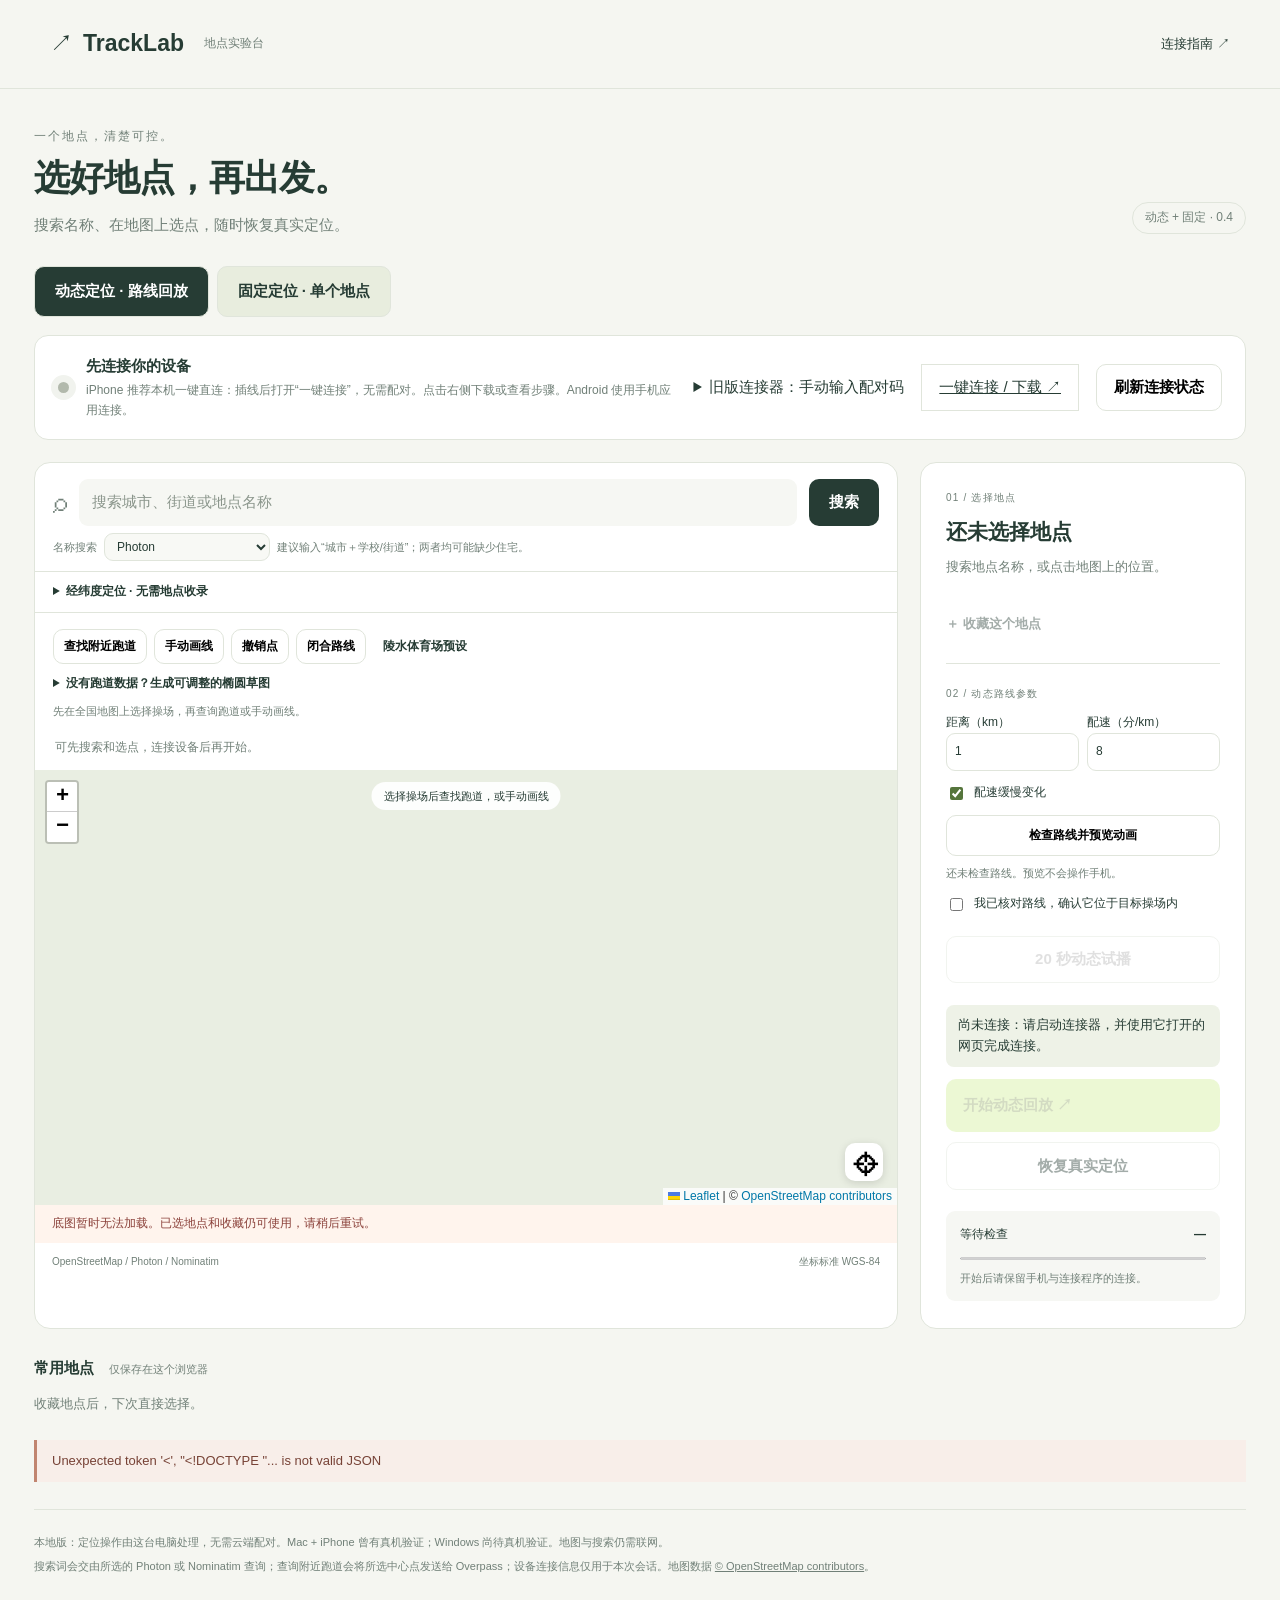
==== portal/index.html @ eb3a694f "Release standalone local TrackLab workbench and source package" ====
<!doctype html>
<html lang="zh-CN">
<head><meta charset="utf-8"><meta name="viewport" content="width=device-width,initial-scale=1"><meta name="color-scheme" content="light"><title>TrackLab · 动态与固定定位</title><link rel="stylesheet" href="/portal/vendor/leaflet.css"><link rel="stylesheet" href="/portal/style.css"></head>
<body>
<header class="top"><a class="brand" href="/">↗ <strong>TrackLab</strong><span>地点实验台</span></a><a href="/connect" class="help">连接指南 ↗</a></header>
<main>
<div class="heading"><div><p class="eyebrow">一个地点，清楚可控。</p><h1>选好地点，再出发。</h1><p class="intro">搜索名称、在地图上选点，随时恢复真实定位。</p></div><span id="version" class="version">动态 + 固定 · 0.4</span></div>
<nav class="mode-switch" aria-label="定位模式"><button id="mode-route" type="button" aria-pressed="true">动态定位 · 路线回放</button><button id="mode-fixed" type="button" aria-pressed="false">固定定位 · 单个地点</button></nav><section class="connection" aria-labelledby="connection-title"><span id="signal" class="signal"></span><div class="connection-copy"><h2 id="connection-title">先连接你的设备</h2><p id="connection-detail">iPhone 推荐本机一键直连：插线后打开“一键连接”，无需配对。点击右侧下载或查看步骤。Android 使用手机应用连接。</p></div><details id="legacy-pair"><summary>旧版连接器：手动输入配对码</summary><form id="pair-form"><label class="sr-only" for="pair-code">8 位配对码</label><input id="pair-code" inputmode="numeric" pattern="[0-9]{8}" maxlength="8" placeholder="8 位配对码" autocomplete="off" required><button class="dark" id="pair-button">配对</button></form></details><a id="connect-help" class="outline" href="/connect">一键连接 / 下载 ↗</a><button id="refresh-connection" class="outline" type="button">刷新连接状态</button><button id="scan" class="outline" hidden>检查设备</button><button id="unpair" class="link-button" hidden>解除配对</button></section>
<div class="workspace">
<section class="map-panel" aria-label="搜索和选择地点">
<form id="search-form" class="search-box"><span aria-hidden="true">⌕</span><label class="sr-only" for="query">搜索城市、街道或地点名称</label><input id="query" minlength="2" maxlength="120" placeholder="搜索城市、街道或地点名称" required autocomplete="off"><button id="search-button" class="dark">搜索</button></form>
<div class="search-options"><label for="search-provider">名称搜索</label><select id="search-provider"><option value="photon">Photon</option><option value="nominatim">Nominatim · 换一种搜索</option></select><span>建议输入“城市＋学校/街道”；两者均可能缺少住宅。</span></div>
<details class="coordinate-box"><summary>经纬度定位 · 无需地点收录</summary><p>使用 WGS-84 坐标。高德/腾讯的 GCJ-02、百度的 BD-09 坐标不能直接混用。搜索栏也可输入“经度,纬度”。</p><form id="coordinate-form"><label>经度<input id="longitude" type="number" step="any" min="-180" max="180" placeholder="例如 116.305" required></label><label>纬度<input id="latitude" type="number" step="any" min="-85" max="85" placeholder="例如 39.99" required></label><button class="outline">定位到坐标</button></form></details>
<div id="route-tools" class="route-tools"><div class="tool-row"><button id="find-tracks" class="outline">查找附近跑道</button><button id="draw-route" class="outline">手动画线</button><button id="undo-point" class="outline">撤销点</button><button id="finish-route" class="outline">闭合路线</button><button id="preset-route" class="link-button">陵水体育场预设</button></div><details><summary>没有跑道数据？生成可调整的椭圆草图</summary><div class="ellipse-grid"><label>长轴（米）<input id="oval-length" type="number" value="170" min="20" max="500"></label><label>短轴（米）<input id="oval-width" type="number" value="80" min="20" max="500"></label><label>旋转角度<input id="oval-angle" type="number" value="0" min="-360" max="360"></label></div><button id="make-oval" class="outline">以所选位置生成草图</button><p>草图不是实际跑道，必须对照地图调整。角度 0° 表示长轴沿南北方向。</p></details><p id="route-info" role="status">先在全国地图上选择操场，再查询跑道或手动画线。</p><div id="track-results" class="results" hidden></div></div>
<div id="search-info" role="status" class="search-info">可先搜索和选点，连接设备后再开始。</div><div id="results" class="results" aria-label="搜索结果" hidden></div>
<div class="map-stage"><div id="map" aria-label="可缩放地图，点击选择地点"></div><div class="map-hint" id="map-hint">点击地图选点 · 拖动标记微调</div><button id="recenter" class="map-recenter" title="返回所选地点" aria-label="返回所选地点">⌖</button></div><p id="map-error" class="map-error" hidden>底图暂时无法加载。已选地点和收藏仍可使用，请稍后重试。</p>
<div class="map-footer"><span>OpenStreetMap / Photon / Nominatim</span><span>坐标标准 WGS-84</span></div>
</section>
<aside class="control-panel">
<div class="step-label">01 / 选择地点</div><h2 id="place-name">还未选择地点</h2><p id="place-address" class="muted">搜索地点名称，或点击地图上的位置。</p><p id="selected-coordinate" class="muted"></p><button id="save-place" class="link-button" disabled>＋ 收藏这个地点</button>
<form id="favorite-form" class="favorite-form" hidden><label for="favorite-name">给地点起个好记的名字</label><div class="inline"><input id="favorite-name" maxlength="40" placeholder="例如：家、公司" required><button class="outline">保存</button></div></form>
<div class="divider"></div><div id="route-settings"><div class="step-label">02 / 动态路线参数</div><div class="route-fields"><label>距离（km）<input id="distance-km" type="number" min="1" max="5" step="0.1" value="1"></label><label>配速（分/km）<input id="route-pace" type="number" min="3" max="12" step="0.1" value="8"></label></div><label class="check"><input id="route-variation" type="checkbox" checked>配速缓慢变化</label><button id="preview-route" class="outline">检查路线并预览动画</button><p id="route-summary" class="muted">还未检查路线。预览不会操作手机。</p><label class="check"><input id="confirm-route" type="checkbox">我已核对路线，确认它位于目标操场内</label><p id="route-support" class="muted"></p></div><div id="fixed-settings" hidden><div class="step-label">02 / 设置持续时间</div><label for="duration" class="field-label">到时自动发送恢复指令</label><select id="duration"><option value="20">20 秒 · 快速测试</option><option value="60">1 分钟</option><option value="300" selected>5 分钟</option><option value="600">10 分钟</option><option value="1800">30 分钟</option></select></div>
<button id="route-demo" class="outline" disabled>20 秒动态试播</button><p id="start-reason" class="start-reason" role="status"></p><button id="start" aria-describedby="start-reason" class="start-button" disabled>开始固定定位 <span>↗</span></button><button id="pause-route" class="restore-button" hidden>暂停路线</button><button id="clear" class="restore-button" disabled>恢复真实定位</button>
<div class="session-box" aria-live="polite"><div><span id="state-label">尚未开始</span><b id="remaining">—</b></div><progress id="progress" max="1" value="0" aria-label="本次定位进度"></progress><p id="state-detail">开始后请保留手机与连接程序的连接。</p></div>
</aside></div>
<section class="favorites"><div class="section-heading"><h2>常用地点</h2><span>仅保存在这个浏览器</span></div><div id="favorites-list" class="favorites-list"><p class="muted">收藏地点后，下次直接选择。</p></div></section>
<div id="notice" class="notice" role="status">修改定位是否生效，请以手机地图的实际显示为准。</div>
<footer><p>本地版：定位操作由这台电脑处理，无需云端配对。Mac + iPhone 曾有真机验证；Windows 尚待真机验证。地图与搜索仍需联网。</p><p>搜索词会交由所选的 Photon 或 Nominatim 查询；查询附近跑道会将所选中心点发送给 Overpass；设备连接信息仅用于本次会话。地图数据 <a href="https://www.openstreetmap.org/copyright" target="_blank" rel="noopener">© OpenStreetMap contributors</a>。</p><a id="legacy-link" href="/" hidden>返回本机路线页面 ↗</a></footer>
</main><script src="/portal/vendor/leaflet.js"></script><script src="/portal/geometry.js"></script><script src="/portal/connection-state.js"></script><script src="/portal/app.js"></script></body></html>
---- portal/vendor/leaflet.css ----
/* required styles */

.leaflet-pane,
.leaflet-tile,
.leaflet-marker-icon,
.leaflet-marker-shadow,
.leaflet-tile-container,
.leaflet-pane > svg,
.leaflet-pane > canvas,
.leaflet-zoom-box,
.leaflet-image-layer,
.leaflet-layer {
	position: absolute;
	left: 0;
	top: 0;
	}
.leaflet-container {
	overflow: hidden;
	}
.leaflet-tile,
.leaflet-marker-icon,
.leaflet-marker-shadow {
	-webkit-user-select: none;
	   -moz-user-select: none;
	        user-select: none;
	  -webkit-user-drag: none;
	}
/* Prevents IE11 from highlighting tiles in blue */
.leaflet-tile::selection {
	background: transparent;
}
/* Safari renders non-retina tile on retina better with this, but Chrome is worse */
.leaflet-safari .leaflet-tile {
	image-rendering: -webkit-optimize-contrast;
	}
/* hack that prevents hw layers "stretching" when loading new tiles */
.leaflet-safari .leaflet-tile-container {
	width: 1600px;
	height: 1600px;
	-webkit-transform-origin: 0 0;
	}
.leaflet-marker-icon,
.leaflet-marker-shadow {
	display: block;
	}
/* .leaflet-container svg: reset svg max-width decleration shipped in Joomla! (joomla.org) 3.x */
/* .leaflet-container img: map is broken in FF if you have max-width: 100% on tiles */
.leaflet-container .leaflet-overlay-pane svg {
	max-width: none !important;
	max-height: none !important;
	}
.leaflet-container .leaflet-marker-pane img,
.leaflet-container .leaflet-shadow-pane img,
.leaflet-container .leaflet-tile-pane img,
.leaflet-container img.leaflet-image-layer,
.leaflet-container .leaflet-tile {
	max-width: none !important;
	max-height: none !important;
	width: auto;
	padding: 0;
	}

.leaflet-container img.leaflet-tile {
	/* See: https://bugs.chromium.org/p/chromium/issues/detail?id=600120 */
	mix-blend-mode: plus-lighter;
}

.leaflet-container.leaflet-touch-zoom {
	-ms-touch-action: pan-x pan-y;
	touch-action: pan-x pan-y;
	}
.leaflet-container.leaflet-touch-drag {
	-ms-touch-action: pinch-zoom;
	/* Fallback for FF which doesn't support pinch-zoom */
	touch-action: none;
	touch-action: pinch-zoom;
}
.leaflet-container.leaflet-touch-drag.leaflet-touch-zoom {
	-ms-touch-action: none;
	touch-action: none;
}
.leaflet-container {
	-webkit-tap-highlight-color: transparent;
}
.leaflet-container a {
	-webkit-tap-highlight-color: rgba(51, 181, 229, 0.4);
}
.leaflet-tile {
	filter: inherit;
	visibility: hidden;
	}
.leaflet-tile-loaded {
	visibility: inherit;
	}
.leaflet-zoom-box {
	width: 0;
	height: 0;
	-moz-box-sizing: border-box;
	     box-sizing: border-box;
	z-index: 800;
	}
/* workaround for https://bugzilla.mozilla.org/show_bug.cgi?id=888319 */
.leaflet-overlay-pane svg {
	-moz-user-select: none;
	}

.leaflet-pane         { z-index: 400; }

.leaflet-tile-pane    { z-index: 200; }
.leaflet-overlay-pane { z-index: 400; }
.leaflet-shadow-pane  { z-index: 500; }
.leaflet-marker-pane  { z-index: 600; }
.leaflet-tooltip-pane   { z-index: 650; }
.leaflet-popup-pane   { z-index: 700; }

.leaflet-map-pane canvas { z-index: 100; }
.leaflet-map-pane svg    { z-index: 200; }

.leaflet-vml-shape {
	width: 1px;
	height: 1px;
	}
.lvml {
	behavior: url(#default#VML);
	display: inline-block;
	position: absolute;
	}


/* control positioning */

.leaflet-control {
	position: relative;
	z-index: 800;
	pointer-events: visiblePainted; /* IE 9-10 doesn't have auto */
	pointer-events: auto;
	}
.leaflet-top,
.leaflet-bottom {
	position: absolute;
	z-index: 1000;
	pointer-events: none;
	}
.leaflet-top {
	top: 0;
	}
.leaflet-right {
	right: 0;
	}
.leaflet-bottom {
	bottom: 0;
	}
.leaflet-left {
	left: 0;
	}
.leaflet-control {
	float: left;
	clear: both;
	}
.leaflet-right .leaflet-control {
	float: right;
	}
.leaflet-top .leaflet-control {
	margin-top: 10px;
	}
.leaflet-bottom .leaflet-control {
	margin-bottom: 10px;
	}
.leaflet-left .leaflet-control {
	margin-left: 10px;
	}
.leaflet-right .leaflet-control {
	margin-right: 10px;
	}


/* zoom and fade animations */

.leaflet-fade-anim .leaflet-popup {
	opacity: 0;
	-webkit-transition: opacity 0.2s linear;
	   -moz-transition: opacity 0.2s linear;
	        transition: opacity 0.2s linear;
	}
.leaflet-fade-anim .leaflet-map-pane .leaflet-popup {
	opacity: 1;
	}
.leaflet-zoom-animated {
	-webkit-transform-origin: 0 0;
	    -ms-transform-origin: 0 0;
	        transform-origin: 0 0;
	}
svg.leaflet-zoom-animated {
	will-change: transform;
}

.leaflet-zoom-anim .leaflet-zoom-animated {
	-webkit-transition: -webkit-transform 0.25s cubic-bezier(0,0,0.25,1);
	   -moz-transition:    -moz-transform 0.25s cubic-bezier(0,0,0.25,1);
	        transition:         transform 0.25s cubic-bezier(0,0,0.25,1);
	}
.leaflet-zoom-anim .leaflet-tile,
.leaflet-pan-anim .leaflet-tile {
	-webkit-transition: none;
	   -moz-transition: none;
	        transition: none;
	}

.leaflet-zoom-anim .leaflet-zoom-hide {
	visibility: hidden;
	}


/* cursors */

.leaflet-interactive {
	cursor: pointer;
	}
.leaflet-grab {
	cursor: -webkit-grab;
	cursor:    -moz-grab;
	cursor:         grab;
	}
.leaflet-crosshair,
.leaflet-crosshair .leaflet-interactive {
	cursor: crosshair;
	}
.leaflet-popup-pane,
.leaflet-control {
	cursor: auto;
	}
.leaflet-dragging .leaflet-grab,
.leaflet-dragging .leaflet-grab .leaflet-interactive,
.leaflet-dragging .leaflet-marker-draggable {
	cursor: move;
	cursor: -webkit-grabbing;
	cursor:    -moz-grabbing;
	cursor:         grabbing;
	}

/* marker & overlays interactivity */
.leaflet-marker-icon,
.leaflet-marker-shadow,
.leaflet-image-layer,
.leaflet-pane > svg path,
.leaflet-tile-container {
	pointer-events: none;
	}

.leaflet-marker-icon.leaflet-interactive,
.leaflet-image-layer.leaflet-interactive,
.leaflet-pane > svg path.leaflet-interactive,
svg.leaflet-image-layer.leaflet-interactive path {
	pointer-events: visiblePainted; /* IE 9-10 doesn't have auto */
	pointer-events: auto;
	}

/* visual tweaks */

.leaflet-container {
	background: #ddd;
	outline-offset: 1px;
	}
.leaflet-container a {
	color: #0078A8;
	}
.leaflet-zoom-box {
	border: 2px dotted #38f;
	background: rgba(255,255,255,0.5);
	}


/* general typography */
.leaflet-container {
	font-family: "Helvetica Neue", Arial, Helvetica, sans-serif;
	font-size: 12px;
	font-size: 0.75rem;
	line-height: 1.5;
	}


/* general toolbar styles */

.leaflet-bar {
	box-shadow: 0 1px 5px rgba(0,0,0,0.65);
	border-radius: 4px;
	}
.leaflet-bar a {
	background-color: #fff;
	border-bottom: 1px solid #ccc;
	width: 26px;
	height: 26px;
	line-height: 26px;
	display: block;
	text-align: center;
	text-decoration: none;
	color: black;
	}
.leaflet-bar a,
.leaflet-control-layers-toggle {
	background-position: 50% 50%;
	background-repeat: no-repeat;
	display: block;
	}
.leaflet-bar a:hover,
.leaflet-bar a:focus {
	background-color: #f4f4f4;
	}
.leaflet-bar a:first-child {
	border-top-left-radius: 4px;
	border-top-right-radius: 4px;
	}
.leaflet-bar a:last-child {
	border-bottom-left-radius: 4px;
	border-bottom-right-radius: 4px;
	border-bottom: none;
	}
.leaflet-bar a.leaflet-disabled {
	cursor: default;
	background-color: #f4f4f4;
	color: #bbb;
	}

.leaflet-touch .leaflet-bar a {
	width: 30px;
	height: 30px;
	line-height: 30px;
	}
.leaflet-touch .leaflet-bar a:first-child {
	border-top-left-radius: 2px;
	border-top-right-radius: 2px;
	}
.leaflet-touch .leaflet-bar a:last-child {
	border-bottom-left-radius: 2px;
	border-bottom-right-radius: 2px;
	}

/* zoom control */

.leaflet-control-zoom-in,
.leaflet-control-zoom-out {
	font: bold 18px 'Lucida Console', Monaco, monospace;
	text-indent: 1px;
	}

.leaflet-touch .leaflet-control-zoom-in, .leaflet-touch .leaflet-control-zoom-out  {
	font-size: 22px;
	}


/* layers control */

.leaflet-control-layers {
	box-shadow: 0 1px 5px rgba(0,0,0,0.4);
	background: #fff;
	border-radius: 5px;
	}
.leaflet-control-layers-toggle {
	background-image: url(images/layers.png);
	width: 36px;
	height: 36px;
	}
.leaflet-retina .leaflet-control-layers-toggle {
	background-image: url(images/layers-2x.png);
	background-size: 26px 26px;
	}
.leaflet-touch .leaflet-control-layers-toggle {
	width: 44px;
	height: 44px;
	}
.leaflet-control-layers .leaflet-control-layers-list,
.leaflet-control-layers-expanded .leaflet-control-layers-toggle {
	display: none;
	}
.leaflet-control-layers-expanded .leaflet-control-layers-list {
	display: block;
	position: relative;
	}
.leaflet-control-layers-expanded {
	padding: 6px 10px 6px 6px;
	color: #333;
	background: #fff;
	}
.leaflet-control-layers-scrollbar {
	overflow-y: scroll;
	overflow-x: hidden;
	padding-right: 5px;
	}
.leaflet-control-layers-selector {
	margin-top: 2px;
	position: relative;
	top: 1px;
	}
.leaflet-control-layers label {
	display: block;
	font-size: 13px;
	font-size: 1.08333em;
	}
.leaflet-control-layers-separator {
	height: 0;
	border-top: 1px solid #ddd;
	margin: 5px -10px 5px -6px;
	}

/* Default icon URLs */
.leaflet-default-icon-path { /* used only in path-guessing heuristic, see L.Icon.Default */
	background-image: url(images/marker-icon.png);
	}


/* attribution and scale controls */

.leaflet-container .leaflet-control-attribution {
	background: #fff;
	background: rgba(255, 255, 255, 0.8);
	margin: 0;
	}
.leaflet-control-attribution,
.leaflet-control-scale-line {
	padding: 0 5px;
	color: #333;
	line-height: 1.4;
	}
.leaflet-control-attribution a {
	text-decoration: none;
	}
.leaflet-control-attribution a:hover,
.leaflet-control-attribution a:focus {
	text-decoration: underline;
	}
.leaflet-attribution-flag {
	display: inline !important;
	vertical-align: baseline !important;
	width: 1em;
	height: 0.6669em;
	}
.leaflet-left .leaflet-control-scale {
	margin-left: 5px;
	}
.leaflet-bottom .leaflet-control-scale {
	margin-bottom: 5px;
	}
.leaflet-control-scale-line {
	border: 2px solid #777;
	border-top: none;
	line-height: 1.1;
	padding: 2px 5px 1px;
	white-space: nowrap;
	-moz-box-sizing: border-box;
	     box-sizing: border-box;
	background: rgba(255, 255, 255, 0.8);
	text-shadow: 1px 1px #fff;
	}
.leaflet-control-scale-line:not(:first-child) {
	border-top: 2px solid #777;
	border-bottom: none;
	margin-top: -2px;
	}
.leaflet-control-scale-line:not(:first-child):not(:last-child) {
	border-bottom: 2px solid #777;
	}

.leaflet-touch .leaflet-control-attribution,
.leaflet-touch .leaflet-control-layers,
.leaflet-touch .leaflet-bar {
	box-shadow: none;
	}
.leaflet-touch .leaflet-control-layers,
.leaflet-touch .leaflet-bar {
	border: 2px solid rgba(0,0,0,0.2);
	background-clip: padding-box;
	}


/* popup */

.leaflet-popup {
	position: absolute;
	text-align: center;
	margin-bottom: 20px;
	}
.leaflet-popup-content-wrapper {
	padding: 1px;
	text-align: left;
	border-radius: 12px;
	}
.leaflet-popup-content {
	margin: 13px 24px 13px 20px;
	line-height: 1.3;
	font-size: 13px;
	font-size: 1.08333em;
	min-height: 1px;
	}
.leaflet-popup-content p {
	margin: 17px 0;
	margin: 1.3em 0;
	}
.leaflet-popup-tip-container {
	width: 40px;
	height: 20px;
	position: absolute;
	left: 50%;
	margin-top: -1px;
	margin-left: -20px;
	overflow: hidden;
	pointer-events: none;
	}
.leaflet-popup-tip {
	width: 17px;
	height: 17px;
	padding: 1px;

	margin: -10px auto 0;
	pointer-events: auto;

	-webkit-transform: rotate(45deg);
	   -moz-transform: rotate(45deg);
	    -ms-transform: rotate(45deg);
	        transform: rotate(45deg);
	}
.leaflet-popup-content-wrapper,
.leaflet-popup-tip {
	background: white;
	color: #333;
	box-shadow: 0 3px 14px rgba(0,0,0,0.4);
	}
.leaflet-container a.leaflet-popup-close-button {
	position: absolute;
	top: 0;
	right: 0;
	border: none;
	text-align: center;
	width: 24px;
	height: 24px;
	font: 16px/24px Tahoma, Verdana, sans-serif;
	color: #757575;
	text-decoration: none;
	background: transparent;
	}
.leaflet-container a.leaflet-popup-close-button:hover,
.leaflet-container a.leaflet-popup-close-button:focus {
	color: #585858;
	}
.leaflet-popup-scrolled {
	overflow: auto;
	}

.leaflet-oldie .leaflet-popup-content-wrapper {
	-ms-zoom: 1;
	}
.leaflet-oldie .leaflet-popup-tip {
	width: 24px;
	margin: 0 auto;

	-ms-filter: "progid:DXImageTransform.Microsoft.Matrix(M11=0.70710678, M12=0.70710678, M21=-0.70710678, M22=0.70710678)";
	filter: progid:DXImageTransform.Microsoft.Matrix(M11=0.70710678, M12=0.70710678, M21=-0.70710678, M22=0.70710678);
	}

.leaflet-oldie .leaflet-control-zoom,
.leaflet-oldie .leaflet-control-layers,
.leaflet-oldie .leaflet-popup-content-wrapper,
.leaflet-oldie .leaflet-popup-tip {
	border: 1px solid #999;
	}


/* div icon */

.leaflet-div-icon {
	background: #fff;
	border: 1px solid #666;
	}


/* Tooltip */
/* Base styles for the element that has a tooltip */
.leaflet-tooltip {
	position: absolute;
	padding: 6px;
	background-color: #fff;
	border: 1px solid #fff;
	border-radius: 3px;
	color: #222;
	white-space: nowrap;
	-webkit-user-select: none;
	-moz-user-select: none;
	-ms-user-select: none;
	user-select: none;
	pointer-events: none;
	box-shadow: 0 1px 3px rgba(0,0,0,0.4);
	}
.leaflet-tooltip.leaflet-interactive {
	cursor: pointer;
	pointer-events: auto;
	}
.leaflet-tooltip-top:before,
.leaflet-tooltip-bottom:before,
.leaflet-tooltip-left:before,
.leaflet-tooltip-right:before {
	position: absolute;
	pointer-events: none;
	border: 6px solid transparent;
	background: transparent;
	content: "";
	}

/* Directions */

.leaflet-tooltip-bottom {
	margin-top: 6px;
}
.leaflet-tooltip-top {
	margin-top: -6px;
}
.leaflet-tooltip-bottom:before,
.leaflet-tooltip-top:before {
	left: 50%;
	margin-left: -6px;
	}
.leaflet-tooltip-top:before {
	bottom: 0;
	margin-bottom: -12px;
	border-top-color: #fff;
	}
.leaflet-tooltip-bottom:before {
	top: 0;
	margin-top: -12px;
	margin-left: -6px;
	border-bottom-color: #fff;
	}
.leaflet-tooltip-left {
	margin-left: -6px;
}
.leaflet-tooltip-right {
	margin-left: 6px;
}
.leaflet-tooltip-left:before,
.leaflet-tooltip-right:before {
	top: 50%;
	margin-top: -6px;
	}
.leaflet-tooltip-left:before {
	right: 0;
	margin-right: -12px;
	border-left-color: #fff;
	}
.leaflet-tooltip-right:before {
	left: 0;
	margin-left: -12px;
	border-right-color: #fff;
	}

/* Printing */

@media print {
	/* Prevent printers from removing background-images of controls. */
	.leaflet-control {
		-webkit-print-color-adjust: exact;
		print-color-adjust: exact;
		}
	}
---- portal/style.css ----
:root{--ink:#263c34;--muted:#718078;--paper:#f5f6f1;--line:#e0e5db;--accent:#d3ef9b;--white:#fff;--danger:#8b413a}*{box-sizing:border-box}body{margin:0;background:var(--paper);color:var(--ink);font:15px/1.65 -apple-system,BlinkMacSystemFont,"Segoe UI","PingFang SC","Microsoft YaHei",sans-serif}button,input,select{font:inherit}button,a,input,select{-webkit-tap-highlight-color:transparent}button{cursor:pointer;border:0;border-radius:10px;font-weight:600;transition:background .18s}button:disabled{cursor:not-allowed;opacity:.42}a{color:inherit}button:focus-visible,a:focus-visible,input:focus-visible,select:focus-visible{outline:3px solid #95bc59;outline-offset:3px}input,select{border:1px solid var(--line);background:#fff;border-radius:9px;min-width:0;color:var(--ink);padding:11px 13px}input::placeholder{color:#8b968c}h1,h2,p{margin:0}.top{max-width:1440px;padding:25px 50px;margin:auto;display:flex;align-items:center;justify-content:space-between;border-bottom:1px solid var(--line)}.brand{display:flex;gap:10px;align-items:center;text-decoration:none;font-size:23px}.brand span{font-size:12px;margin-left:10px;color:var(--muted)}.help{font-size:13px;text-decoration:none}main{max-width:1300px;padding:38px 34px 28px;margin:auto}.heading{display:flex;align-items:end;justify-content:space-between;margin-bottom:28px}.eyebrow{font-size:12px;letter-spacing:2px;color:var(--muted);margin-bottom:6px}h1{font-size:36px;letter-spacing:-1px;line-height:1.4;font-weight:650}.intro{color:var(--muted);margin-top:10px}.version{font-size:12px;color:var(--muted);border:1px solid var(--line);padding:5px 12px;border-radius:25px;margin-bottom:4px}.connection{border:1px solid var(--line);border-radius:14px;padding:18px 23px;background:#fff;display:flex;align-items:center;gap:17px;margin-bottom:22px}.signal{width:11px;height:11px;border-radius:50%;background:#b2b9ac;box-shadow:0 0 0 7px #f1f3ee;flex-shrink:0}.signal.online{background:#52773d;box-shadow:0 0 0 7px #edf5e6}.connection-copy{flex:1}.connection h2{font-size:15px}.connection p{font-size:12px;color:var(--muted);margin-top:3px}#pair-form{display:flex;gap:9px}#pair-code{width:155px;letter-spacing:2px}.dark{background:var(--ink);color:#fff;padding:11px 20px;white-space:nowrap}.outline{background:#fff;border:1px solid var(--line);padding:10px 17px}.link-button{color:var(--ink);background:none;padding:7px 0;font-size:13px}.workspace{display:grid;grid-template-columns:minmax(0,1fr) 326px;gap:22px}.map-panel{border:1px solid var(--line);border-radius:16px;overflow:hidden;background:#fff;position:relative}.search-box{display:flex;align-items:center;gap:12px;padding:16px 18px 7px}.search-box>span{font-size:28px;color:var(--muted)}.search-box input{border:0;background:#f6f7f3;flex:1;width:80px}.search-info{padding:0 20px 12px;color:var(--muted);font-size:12px;min-height:28px}.results{max-height:260px;overflow-y:auto;border-bottom:1px solid var(--line);padding:0 14px 10px}.result{display:block;background:#fff;width:100%;text-align:left;border-radius:8px;padding:10px;border:1px solid transparent}.result:hover{background:var(--paper);border-color:var(--line)}.result small{display:block;color:var(--muted);font-weight:400;font-size:12px}.map-stage{position:relative}#map{height:435px;background:#e9eee2;z-index:0}.map-hint{position:absolute;z-index:400;top:12px;left:50%;transform:translateX(-50%);font-size:11px;white-space:nowrap;background:#ffffffec;padding:5px 12px;border-radius:18px;pointer-events:none}.map-recenter{position:absolute;bottom:24px;right:14px;z-index:400;width:38px;height:38px;box-shadow:0 2px 8px #0002;background:white;font-size:25px}.map-footer{display:flex;justify-content:space-between;gap:8px;padding:11px 17px;font-size:10px;color:var(--muted)}.map-error{font-size:12px;color:var(--danger);padding:9px 17px;background:#fff4ed}.control-panel{padding:27px 25px;background:#fff;border:1px solid var(--line);border-radius:16px}.step-label{font-size:10px;letter-spacing:1.2px;color:var(--muted);margin-bottom:10px}.control-panel h2{font-size:21px;line-height:1.5;overflow-wrap:anywhere}.muted{font-size:13px;color:var(--muted)}#place-address{min-height:42px;margin:8px 0;overflow-wrap:anywhere}.divider{height:1px;background:var(--line);margin:22px 0}.field-label{display:block;font-size:12px;margin-bottom:9px}select{width:100%;margin-bottom:18px;background:#f8f9f5}.start-button{width:100%;background:var(--accent);padding:14px 17px;text-align:left;display:flex;justify-content:space-between}.restore-button{width:100%;color:var(--ink);border:1px solid var(--line);padding:11px;margin-top:10px;background:#fff}.session-box{margin-top:21px;padding:14px;background:#f6f7f3;border-radius:9px}.session-box>div{display:flex;justify-content:space-between;font-size:12px}.session-box b{font-variant-numeric:tabular-nums}.session-box p{font-size:11px;color:var(--muted);margin-top:8px}progress{width:100%;height:5px;accent-color:#668b44;display:block;margin-top:11px}.favorites{margin-top:27px}.section-heading{display:flex;align-items:center;gap:15px;margin-bottom:12px}.section-heading h2{font-size:15px}.section-heading span{font-size:11px;color:var(--muted)}.favorites-list{display:flex;gap:10px;flex-wrap:wrap}.favorite{display:flex;align-items:center;background:#fff;border:1px solid var(--line);border-radius:11px;padding:3px 6px;max-width:100%}.favorite button{background:none;padding:8px 10px;font-size:13px;overflow-wrap:anywhere}.favorite .delete{font-size:18px;color:var(--muted);padding:5px 8px}.favorite-form{margin:8px 0}.favorite-form label{font-size:12px}.inline{display:flex;gap:5px;margin-top:5px}.inline input{width:100%;padding:8px}.inline button{padding:8px}.notice{font-size:13px;border-left:3px solid #c3d4ac;padding:10px 15px;margin-top:26px;background:#edf1e7}.notice.error{border-color:#c18570;background:#f8eee9;color:#774236}footer{margin-top:27px;padding-top:17px;border-top:1px solid var(--line);font-size:11px;color:var(--muted)}footer p{margin:6px 0}footer a{font-size:11px}.sr-only{position:absolute;width:1px;height:1px;overflow:hidden;clip:rect(0,0,0,0);white-space:nowrap}[hidden]{display:none!important}.pin{background:transparent;border:0}.pin span{display:block;background:var(--ink);width:24px;height:24px;border:4px solid var(--accent);border-radius:50% 50% 50% 0;transform:rotate(-45deg);box-shadow:0 2px 9px #0004}.guide{max-width:800px}.guide article{padding:25px;margin-top:20px;background:#fff;border:1px solid var(--line);border-radius:12px}.guide h2{font-size:20px;margin-bottom:12px}.guide ol{padding-left:22px}.guide li{margin:10px 0}.guide code{background:var(--paper);padding:3px 6px;word-break:break-all}.guide .status{font-size:12px;color:var(--muted)}@media(max-width:800px){.top{padding:18px 20px}.brand span{display:none}main{padding:25px 17px}.heading{align-items:start}h1{font-size:29px}.version{display:none}.connection{padding:17px;flex-wrap:wrap;gap:12px}.connection-copy{min-width:70%}#pair-form{width:100%;padding-left:23px}#pair-code{flex:1;width:100px}.workspace{grid-template-columns:1fr;gap:16px}#map{height:340px}.control-panel{padding:22px}.intro{font-size:13px}.map-footer{flex-wrap:wrap}.search-box{padding:13px 12px 7px;gap:7px}.search-box .dark{padding:11px 15px}.search-box input{font-size:14px}.help{font-size:12px}.session-box{margin-top:15px}.divider{margin:18px 0}.connection #scan{margin-left:23px}.map-hint{font-size:10px}.top .brand{font-size:21px}}
.mode-switch{display:flex;gap:8px;margin:0 0 18px}.mode-switch button{padding:12px 20px;background:#e8edde;color:var(--ink);border:1px solid var(--line)}.mode-switch button[aria-pressed=true]{background:var(--ink);color:white}.search-options{display:flex;align-items:center;flex-wrap:wrap;gap:7px;padding:0 18px 10px;font-size:11px;color:var(--muted)}.search-options select{width:auto;margin:0;padding:5px 8px;font-size:12px}.coordinate-box,.route-tools{padding:10px 18px;border-top:1px solid var(--line);font-size:12px}.coordinate-box summary,.route-tools summary{cursor:pointer;font-weight:600}.coordinate-box p,.route-tools p{color:var(--muted);font-size:11px;margin:8px 0}.coordinate-box form,.ellipse-grid,.route-fields{display:grid;grid-template-columns:1fr 1fr;gap:8px;margin:8px 0}.coordinate-box input,.ellipse-grid input,.route-fields input{width:100%;padding:8px}.coordinate-box form button{grid-column:1/-1}.tool-row{display:flex;gap:7px;flex-wrap:wrap;margin:6px 0 10px}.tool-row button{font-size:12px;padding:7px 10px}.ellipse-grid{grid-template-columns:1fr 1fr 1fr}.route-fields label{font-size:12px}.check{display:flex;gap:8px;align-items:start;font-size:12px;margin:12px 0}.check input{margin-top:4px;accent-color:#55753c}.control-panel #preview-route{width:100%;font-size:12px}#route-summary,#route-support{font-size:11px;margin:8px 0}#route-demo{width:100%;margin:10px 0}#selected-coordinate{font-variant-numeric:tabular-nums;font-size:11px}.route-vertex{background:white;border:2px solid #407949;border-radius:50%}.map-hint{max-width:90%;white-space:normal;text-align:center}.route-tools .results{padding:0;max-height:150px}@media(max-width:800px){.mode-switch{gap:6px}.mode-switch button{font-size:12px;padding:10px 12px;flex:1}.coordinate-box,.route-tools{padding:10px 12px}}

.start-reason{font-size:13px;line-height:1.6;padding:10px 12px;border-radius:8px;background:#eef2e7;margin:12px 0}.connection{flex-wrap:wrap}#refresh-connection{white-space:nowrap}
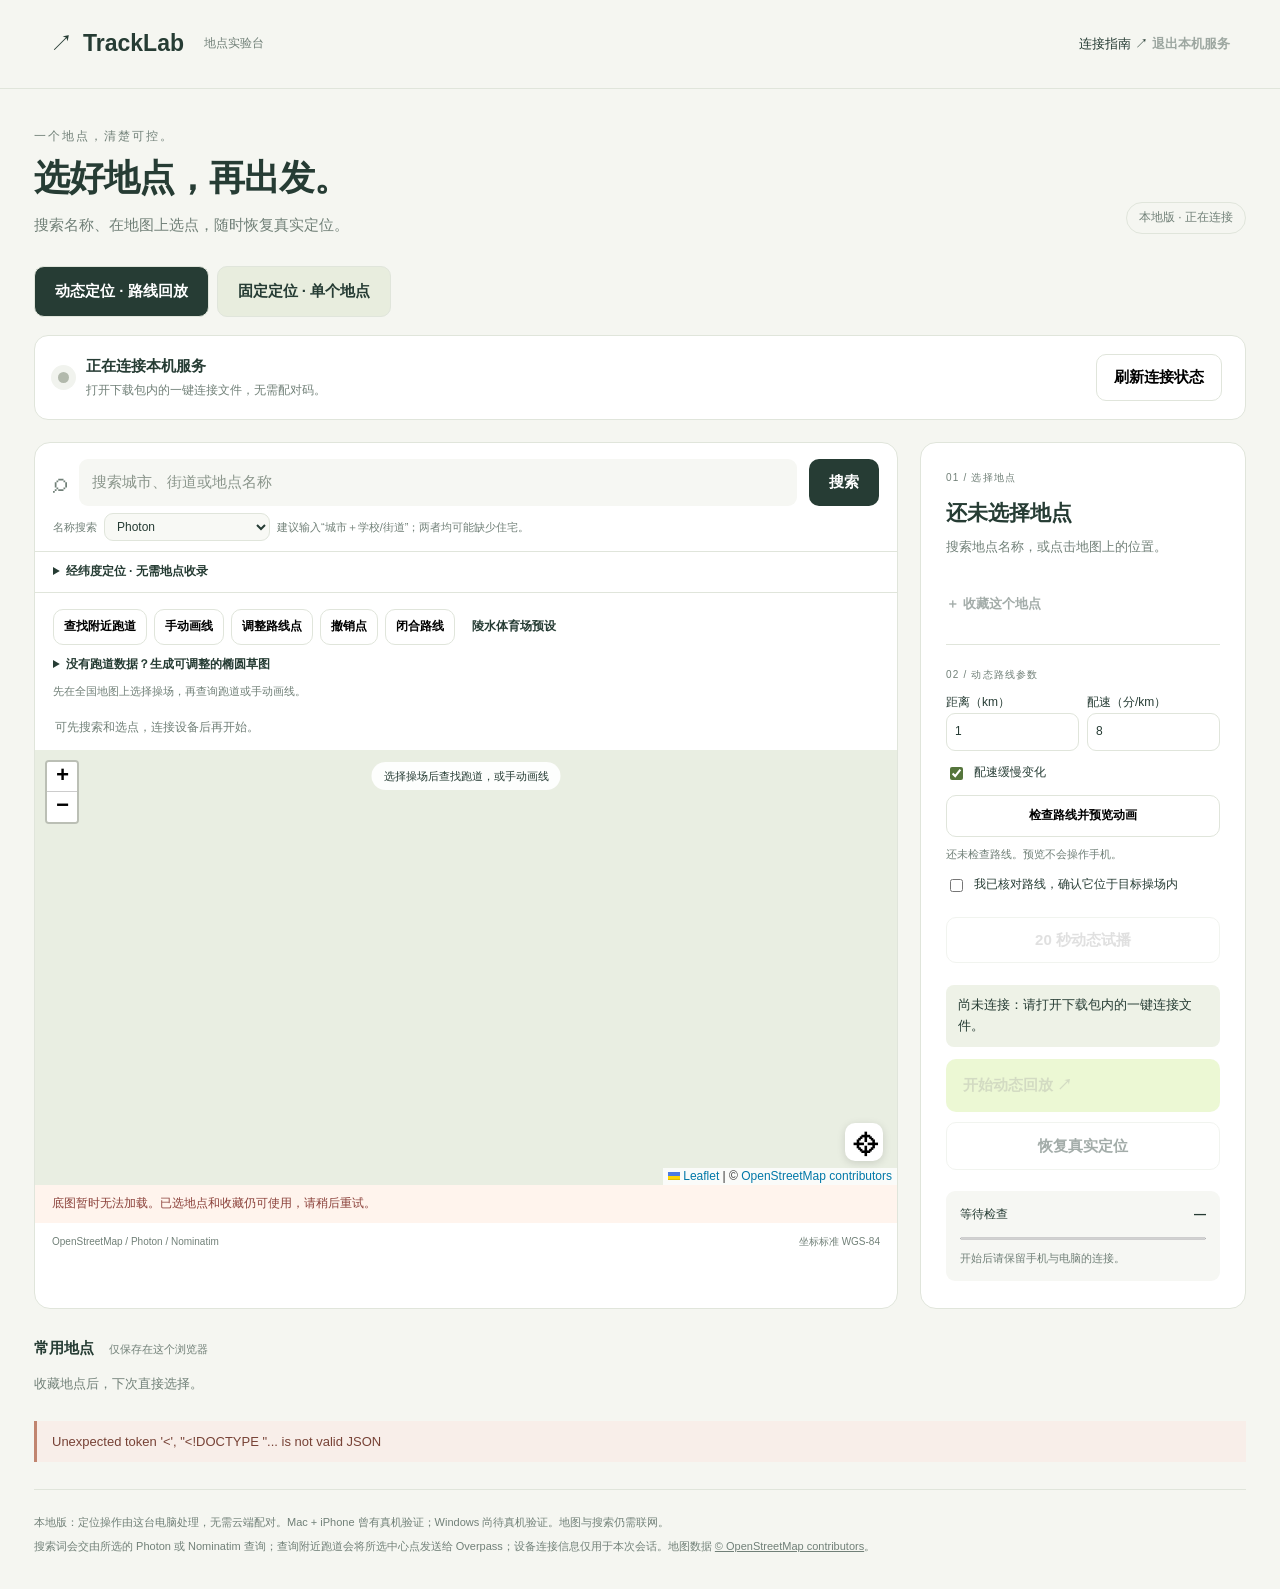
==== commit d7f1fc56: "Simplify local workbench and fix stale status and upgrade races" ====
--- a/portal/index.html
+++ b/portal/index.html
@@ -2,16 +2,16 @@
 <html lang="zh-CN">
 <head><meta charset="utf-8"><meta name="viewport" content="width=device-width,initial-scale=1"><meta name="color-scheme" content="light"><title>TrackLab · 动态与固定定位</title><link rel="stylesheet" href="/portal/vendor/leaflet.css"><link rel="stylesheet" href="/portal/style.css"></head>
 <body>
-<header class="top"><a class="brand" href="/">↗ <strong>TrackLab</strong><span>地点实验台</span></a><a href="/connect" class="help">连接指南 ↗</a></header>
+<header class="top"><a class="brand" href="/">↗ <strong>TrackLab</strong><span>地点实验台</span></a><div><a href="/connect" class="help">连接指南 ↗</a> <button id="exit-service" class="link-button">退出本机服务</button></div></header>
 <main>
-<div class="heading"><div><p class="eyebrow">一个地点，清楚可控。</p><h1>选好地点，再出发。</h1><p class="intro">搜索名称、在地图上选点，随时恢复真实定位。</p></div><span id="version" class="version">动态 + 固定 · 0.4</span></div>
-<nav class="mode-switch" aria-label="定位模式"><button id="mode-route" type="button" aria-pressed="true">动态定位 · 路线回放</button><button id="mode-fixed" type="button" aria-pressed="false">固定定位 · 单个地点</button></nav><section class="connection" aria-labelledby="connection-title"><span id="signal" class="signal"></span><div class="connection-copy"><h2 id="connection-title">先连接你的设备</h2><p id="connection-detail">iPhone 推荐本机一键直连：插线后打开“一键连接”，无需配对。点击右侧下载或查看步骤。Android 使用手机应用连接。</p></div><details id="legacy-pair"><summary>旧版连接器：手动输入配对码</summary><form id="pair-form"><label class="sr-only" for="pair-code">8 位配对码</label><input id="pair-code" inputmode="numeric" pattern="[0-9]{8}" maxlength="8" placeholder="8 位配对码" autocomplete="off" required><button class="dark" id="pair-button">配对</button></form></details><a id="connect-help" class="outline" href="/connect">一键连接 / 下载 ↗</a><button id="refresh-connection" class="outline" type="button">刷新连接状态</button><button id="scan" class="outline" hidden>检查设备</button><button id="unpair" class="link-button" hidden>解除配对</button></section>
+<div class="heading"><div><p class="eyebrow">一个地点，清楚可控。</p><h1>选好地点，再出发。</h1><p class="intro">搜索名称、在地图上选点，随时恢复真实定位。</p></div><span id="version" class="version">本地版 · 正在连接</span></div>
+<nav class="mode-switch" aria-label="定位模式"><button id="mode-route" type="button" aria-pressed="true">动态定位 · 路线回放</button><button id="mode-fixed" type="button" aria-pressed="false">固定定位 · 单个地点</button></nav><section class="connection" aria-labelledby="connection-title"><span id="signal" class="signal"></span><div class="connection-copy"><h2 id="connection-title">先连接你的设备</h2><p id="connection-detail">用数据线连接并解锁 iPhone，等待自动检查；稍后插线可点刷新。</p></div><button id="refresh-connection" class="outline" type="button">刷新连接状态</button></section>
 <div class="workspace">
 <section class="map-panel" aria-label="搜索和选择地点">
 <form id="search-form" class="search-box"><span aria-hidden="true">⌕</span><label class="sr-only" for="query">搜索城市、街道或地点名称</label><input id="query" minlength="2" maxlength="120" placeholder="搜索城市、街道或地点名称" required autocomplete="off"><button id="search-button" class="dark">搜索</button></form>
 <div class="search-options"><label for="search-provider">名称搜索</label><select id="search-provider"><option value="photon">Photon</option><option value="nominatim">Nominatim · 换一种搜索</option></select><span>建议输入“城市＋学校/街道”；两者均可能缺少住宅。</span></div>
 <details class="coordinate-box"><summary>经纬度定位 · 无需地点收录</summary><p>使用 WGS-84 坐标。高德/腾讯的 GCJ-02、百度的 BD-09 坐标不能直接混用。搜索栏也可输入“经度,纬度”。</p><form id="coordinate-form"><label>经度<input id="longitude" type="number" step="any" min="-180" max="180" placeholder="例如 116.305" required></label><label>纬度<input id="latitude" type="number" step="any" min="-85" max="85" placeholder="例如 39.99" required></label><button class="outline">定位到坐标</button></form></details>
-<div id="route-tools" class="route-tools"><div class="tool-row"><button id="find-tracks" class="outline">查找附近跑道</button><button id="draw-route" class="outline">手动画线</button><button id="undo-point" class="outline">撤销点</button><button id="finish-route" class="outline">闭合路线</button><button id="preset-route" class="link-button">陵水体育场预设</button></div><details><summary>没有跑道数据？生成可调整的椭圆草图</summary><div class="ellipse-grid"><label>长轴（米）<input id="oval-length" type="number" value="170" min="20" max="500"></label><label>短轴（米）<input id="oval-width" type="number" value="80" min="20" max="500"></label><label>旋转角度<input id="oval-angle" type="number" value="0" min="-360" max="360"></label></div><button id="make-oval" class="outline">以所选位置生成草图</button><p>草图不是实际跑道，必须对照地图调整。角度 0° 表示长轴沿南北方向。</p></details><p id="route-info" role="status">先在全国地图上选择操场，再查询跑道或手动画线。</p><div id="track-results" class="results" hidden></div></div>
+<div id="route-tools" class="route-tools"><div class="tool-row"><button id="find-tracks" class="outline">查找附近跑道</button><button id="draw-route" class="outline">手动画线</button><button id="edit-route" class="outline" aria-pressed="false">调整路线点</button><button id="undo-point" class="outline">撤销点</button><button id="finish-route" class="outline">闭合路线</button><button id="preset-route" class="link-button">陵水体育场预设</button></div><details><summary>没有跑道数据？生成可调整的椭圆草图</summary><div class="ellipse-grid"><label>长轴（米）<input id="oval-length" type="number" value="170" min="20" max="500"></label><label>短轴（米）<input id="oval-width" type="number" value="80" min="20" max="500"></label><label>旋转角度<input id="oval-angle" type="number" value="0" min="-360" max="360"></label></div><button id="make-oval" class="outline">以所选位置生成草图</button><p>草图不是实际跑道，必须对照地图调整。角度 0° 表示长轴沿南北方向。</p></details><p id="route-info" role="status">先在全国地图上选择操场，再查询跑道或手动画线。</p><div id="track-results" class="results" hidden></div></div>
 <div id="search-info" role="status" class="search-info">可先搜索和选点，连接设备后再开始。</div><div id="results" class="results" aria-label="搜索结果" hidden></div>
 <div class="map-stage"><div id="map" aria-label="可缩放地图，点击选择地点"></div><div class="map-hint" id="map-hint">点击地图选点 · 拖动标记微调</div><button id="recenter" class="map-recenter" title="返回所选地点" aria-label="返回所选地点">⌖</button></div><p id="map-error" class="map-error" hidden>底图暂时无法加载。已选地点和收藏仍可使用，请稍后重试。</p>
 <div class="map-footer"><span>OpenStreetMap / Photon / Nominatim</span><span>坐标标准 WGS-84</span></div>
@@ -19,11 +19,11 @@
 <aside class="control-panel">
 <div class="step-label">01 / 选择地点</div><h2 id="place-name">还未选择地点</h2><p id="place-address" class="muted">搜索地点名称，或点击地图上的位置。</p><p id="selected-coordinate" class="muted"></p><button id="save-place" class="link-button" disabled>＋ 收藏这个地点</button>
 <form id="favorite-form" class="favorite-form" hidden><label for="favorite-name">给地点起个好记的名字</label><div class="inline"><input id="favorite-name" maxlength="40" placeholder="例如：家、公司" required><button class="outline">保存</button></div></form>
-<div class="divider"></div><div id="route-settings"><div class="step-label">02 / 动态路线参数</div><div class="route-fields"><label>距离（km）<input id="distance-km" type="number" min="1" max="5" step="0.1" value="1"></label><label>配速（分/km）<input id="route-pace" type="number" min="3" max="12" step="0.1" value="8"></label></div><label class="check"><input id="route-variation" type="checkbox" checked>配速缓慢变化</label><button id="preview-route" class="outline">检查路线并预览动画</button><p id="route-summary" class="muted">还未检查路线。预览不会操作手机。</p><label class="check"><input id="confirm-route" type="checkbox">我已核对路线，确认它位于目标操场内</label><p id="route-support" class="muted"></p></div><div id="fixed-settings" hidden><div class="step-label">02 / 设置持续时间</div><label for="duration" class="field-label">到时自动发送恢复指令</label><select id="duration"><option value="20">20 秒 · 快速测试</option><option value="60">1 分钟</option><option value="300" selected>5 分钟</option><option value="600">10 分钟</option><option value="1800">30 分钟</option></select></div>
+<div class="divider"></div><div id="route-settings"><div class="step-label">02 / 动态路线参数</div><div class="route-fields"><label>距离（km）<input id="distance-km" type="number" min="1" max="5" step="0.1" value="1"></label><label>配速（分/km）<input id="route-pace" type="number" min="3" max="12" step="0.1" value="8"></label></div><label class="check"><input id="route-variation" type="checkbox" checked>配速缓慢变化</label><button id="preview-route" class="outline">检查路线并预览动画</button><p id="route-summary" class="muted">还未检查路线。预览不会操作手机。</p><label class="check"><input id="confirm-route" type="checkbox">我已核对路线，确认它位于目标操场内</label></div><div id="fixed-settings" hidden><div class="step-label">02 / 设置持续时间</div><label for="duration" class="field-label">到时自动发送恢复指令</label><select id="duration"><option value="20">20 秒 · 快速测试</option><option value="60">1 分钟</option><option value="300" selected>5 分钟</option><option value="600">10 分钟</option><option value="1800">30 分钟</option></select></div>
 <button id="route-demo" class="outline" disabled>20 秒动态试播</button><p id="start-reason" class="start-reason" role="status"></p><button id="start" aria-describedby="start-reason" class="start-button" disabled>开始固定定位 <span>↗</span></button><button id="pause-route" class="restore-button" hidden>暂停路线</button><button id="clear" class="restore-button" disabled>恢复真实定位</button>
 <div class="session-box" aria-live="polite"><div><span id="state-label">尚未开始</span><b id="remaining">—</b></div><progress id="progress" max="1" value="0" aria-label="本次定位进度"></progress><p id="state-detail">开始后请保留手机与连接程序的连接。</p></div>
 </aside></div>
 <section class="favorites"><div class="section-heading"><h2>常用地点</h2><span>仅保存在这个浏览器</span></div><div id="favorites-list" class="favorites-list"><p class="muted">收藏地点后，下次直接选择。</p></div></section>
 <div id="notice" class="notice" role="status">修改定位是否生效，请以手机地图的实际显示为准。</div>
-<footer><p>本地版：定位操作由这台电脑处理，无需云端配对。Mac + iPhone 曾有真机验证；Windows 尚待真机验证。地图与搜索仍需联网。</p><p>搜索词会交由所选的 Photon 或 Nominatim 查询；查询附近跑道会将所选中心点发送给 Overpass；设备连接信息仅用于本次会话。地图数据 <a href="https://www.openstreetmap.org/copyright" target="_blank" rel="noopener">© OpenStreetMap contributors</a>。</p><a id="legacy-link" href="/" hidden>返回本机路线页面 ↗</a></footer>
+<footer><p>本地版：定位操作由这台电脑处理，无需云端配对。Mac + iPhone 曾有真机验证；Windows 尚待真机验证。地图与搜索仍需联网。</p><p>搜索词会交由所选的 Photon 或 Nominatim 查询；查询附近跑道会将所选中心点发送给 Overpass；设备连接信息仅用于本次会话。地图数据 <a href="https://www.openstreetmap.org/copyright" target="_blank" rel="noopener">© OpenStreetMap contributors</a>。</p></footer>
 </main><script src="/portal/vendor/leaflet.js"></script><script src="/portal/geometry.js"></script><script src="/portal/connection-state.js"></script><script src="/portal/app.js"></script></body></html>
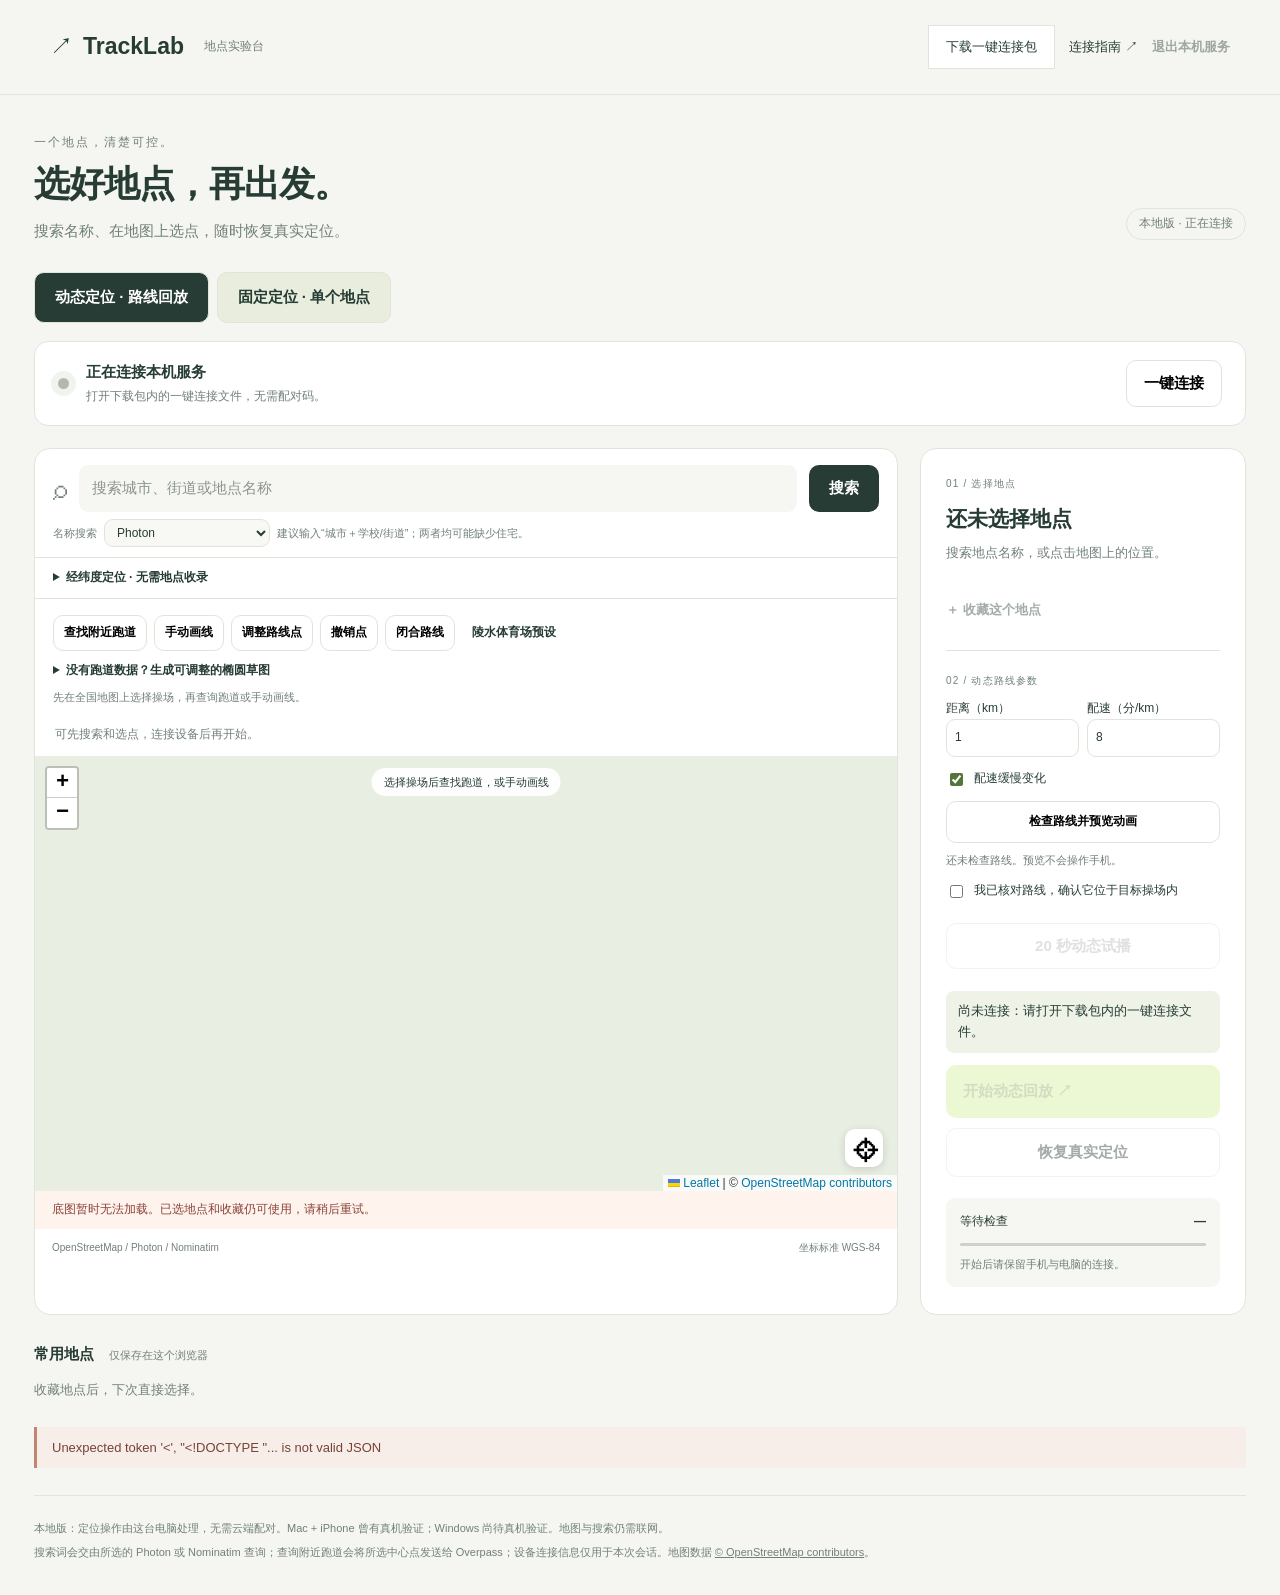
==== commit 721b7c06: "Prepare new iPhones with one click and show downloads on the home page" ====
--- a/portal/index.html
+++ b/portal/index.html
@@ -2,10 +2,11 @@
 <html lang="zh-CN">
 <head><meta charset="utf-8"><meta name="viewport" content="width=device-width,initial-scale=1"><meta name="color-scheme" content="light"><title>TrackLab · 动态与固定定位</title><link rel="stylesheet" href="/portal/vendor/leaflet.css"><link rel="stylesheet" href="/portal/style.css"></head>
 <body>
-<header class="top"><a class="brand" href="/">↗ <strong>TrackLab</strong><span>地点实验台</span></a><div><a href="/connect" class="help">连接指南 ↗</a> <button id="exit-service" class="link-button">退出本机服务</button></div></header>
+<header class="top"><a class="brand" href="/">↗ <strong>TrackLab</strong><span>地点实验台</span></a><div><a class="outline download-link" href="https://github.com/LysanderPhong/tracklab-local/releases/download/v0.5.4-beta/TrackLab-Local-0.5.4-beta.zip" download>下载一键连接包</a> <a href="/connect" class="help">连接指南 ↗</a> <button id="exit-service" class="link-button">退出本机服务</button></div></header>
 <main>
 <div class="heading"><div><p class="eyebrow">一个地点，清楚可控。</p><h1>选好地点，再出发。</h1><p class="intro">搜索名称、在地图上选点，随时恢复真实定位。</p></div><span id="version" class="version">本地版 · 正在连接</span></div>
-<nav class="mode-switch" aria-label="定位模式"><button id="mode-route" type="button" aria-pressed="true">动态定位 · 路线回放</button><button id="mode-fixed" type="button" aria-pressed="false">固定定位 · 单个地点</button></nav><section class="connection" aria-labelledby="connection-title"><span id="signal" class="signal"></span><div class="connection-copy"><h2 id="connection-title">先连接你的设备</h2><p id="connection-detail">用数据线连接并解锁 iPhone，等待自动检查；稍后插线可点刷新。</p></div><button id="refresh-connection" class="outline" type="button">刷新连接状态</button></section>
+<nav class="mode-switch" aria-label="定位模式"><button id="mode-route" type="button" aria-pressed="true">动态定位 · 路线回放</button><button id="mode-fixed" type="button" aria-pressed="false">固定定位 · 单个地点</button></nav><section class="connection" aria-labelledby="connection-title"><span id="signal" class="signal"></span><div class="connection-copy"><h2 id="connection-title">先连接你的设备</h2><p id="connection-detail">用数据线连接并解锁 iPhone，等待自动检查；新手机点“一键连接”，按手机提示完成设置。</p></div><button id="refresh-connection" class="outline" type="button">一键连接</button></section>
+<p id="device-steps" class="device-steps" role="status" hidden></p>
 <div class="workspace">
 <section class="map-panel" aria-label="搜索和选择地点">
 <form id="search-form" class="search-box"><span aria-hidden="true">⌕</span><label class="sr-only" for="query">搜索城市、街道或地点名称</label><input id="query" minlength="2" maxlength="120" placeholder="搜索城市、街道或地点名称" required autocomplete="off"><button id="search-button" class="dark">搜索</button></form>
--- a/portal/style.css
+++ b/portal/style.css
@@ -2,3 +2,5 @@
 .mode-switch{display:flex;gap:8px;margin:0 0 18px}.mode-switch button{padding:12px 20px;background:#e8edde;color:var(--ink);border:1px solid var(--line)}.mode-switch button[aria-pressed=true]{background:var(--ink);color:white}.search-options{display:flex;align-items:center;flex-wrap:wrap;gap:7px;padding:0 18px 10px;font-size:11px;color:var(--muted)}.search-options select{width:auto;margin:0;padding:5px 8px;font-size:12px}.coordinate-box,.route-tools{padding:10px 18px;border-top:1px solid var(--line);font-size:12px}.coordinate-box summary,.route-tools summary{cursor:pointer;font-weight:600}.coordinate-box p,.route-tools p{color:var(--muted);font-size:11px;margin:8px 0}.coordinate-box form,.ellipse-grid,.route-fields{display:grid;grid-template-columns:1fr 1fr;gap:8px;margin:8px 0}.coordinate-box input,.ellipse-grid input,.route-fields input{width:100%;padding:8px}.coordinate-box form button{grid-column:1/-1}.tool-row{display:flex;gap:7px;flex-wrap:wrap;margin:6px 0 10px}.tool-row button{font-size:12px;padding:7px 10px}.ellipse-grid{grid-template-columns:1fr 1fr 1fr}.route-fields label{font-size:12px}.check{display:flex;gap:8px;align-items:start;font-size:12px;margin:12px 0}.check input{margin-top:4px;accent-color:#55753c}.control-panel #preview-route{width:100%;font-size:12px}#route-summary,#route-support{font-size:11px;margin:8px 0}#route-demo{width:100%;margin:10px 0}#selected-coordinate{font-variant-numeric:tabular-nums;font-size:11px}.route-vertex{background:white;border:2px solid #407949;border-radius:50%}.map-hint{max-width:90%;white-space:normal;text-align:center}.route-tools .results{padding:0;max-height:150px}@media(max-width:800px){.mode-switch{gap:6px}.mode-switch button{font-size:12px;padding:10px 12px;flex:1}.coordinate-box,.route-tools{padding:10px 12px}}
 
 .start-reason{font-size:13px;line-height:1.6;padding:10px 12px;border-radius:8px;background:#eef2e7;margin:12px 0}.connection{flex-wrap:wrap}#refresh-connection{white-space:nowrap}
+
+.device-steps{margin:-10px 0 22px;padding:12px 18px;background:#edf1e7;border-radius:10px;font-size:13px}.top>div{display:flex;gap:14px;align-items:center;flex-wrap:wrap}.download-link{text-decoration:none;font-size:13px;min-height:44px;display:inline-flex;align-items:center}@media(max-width:600px){.top{gap:14px;flex-wrap:wrap}.top>div{gap:10px}}
